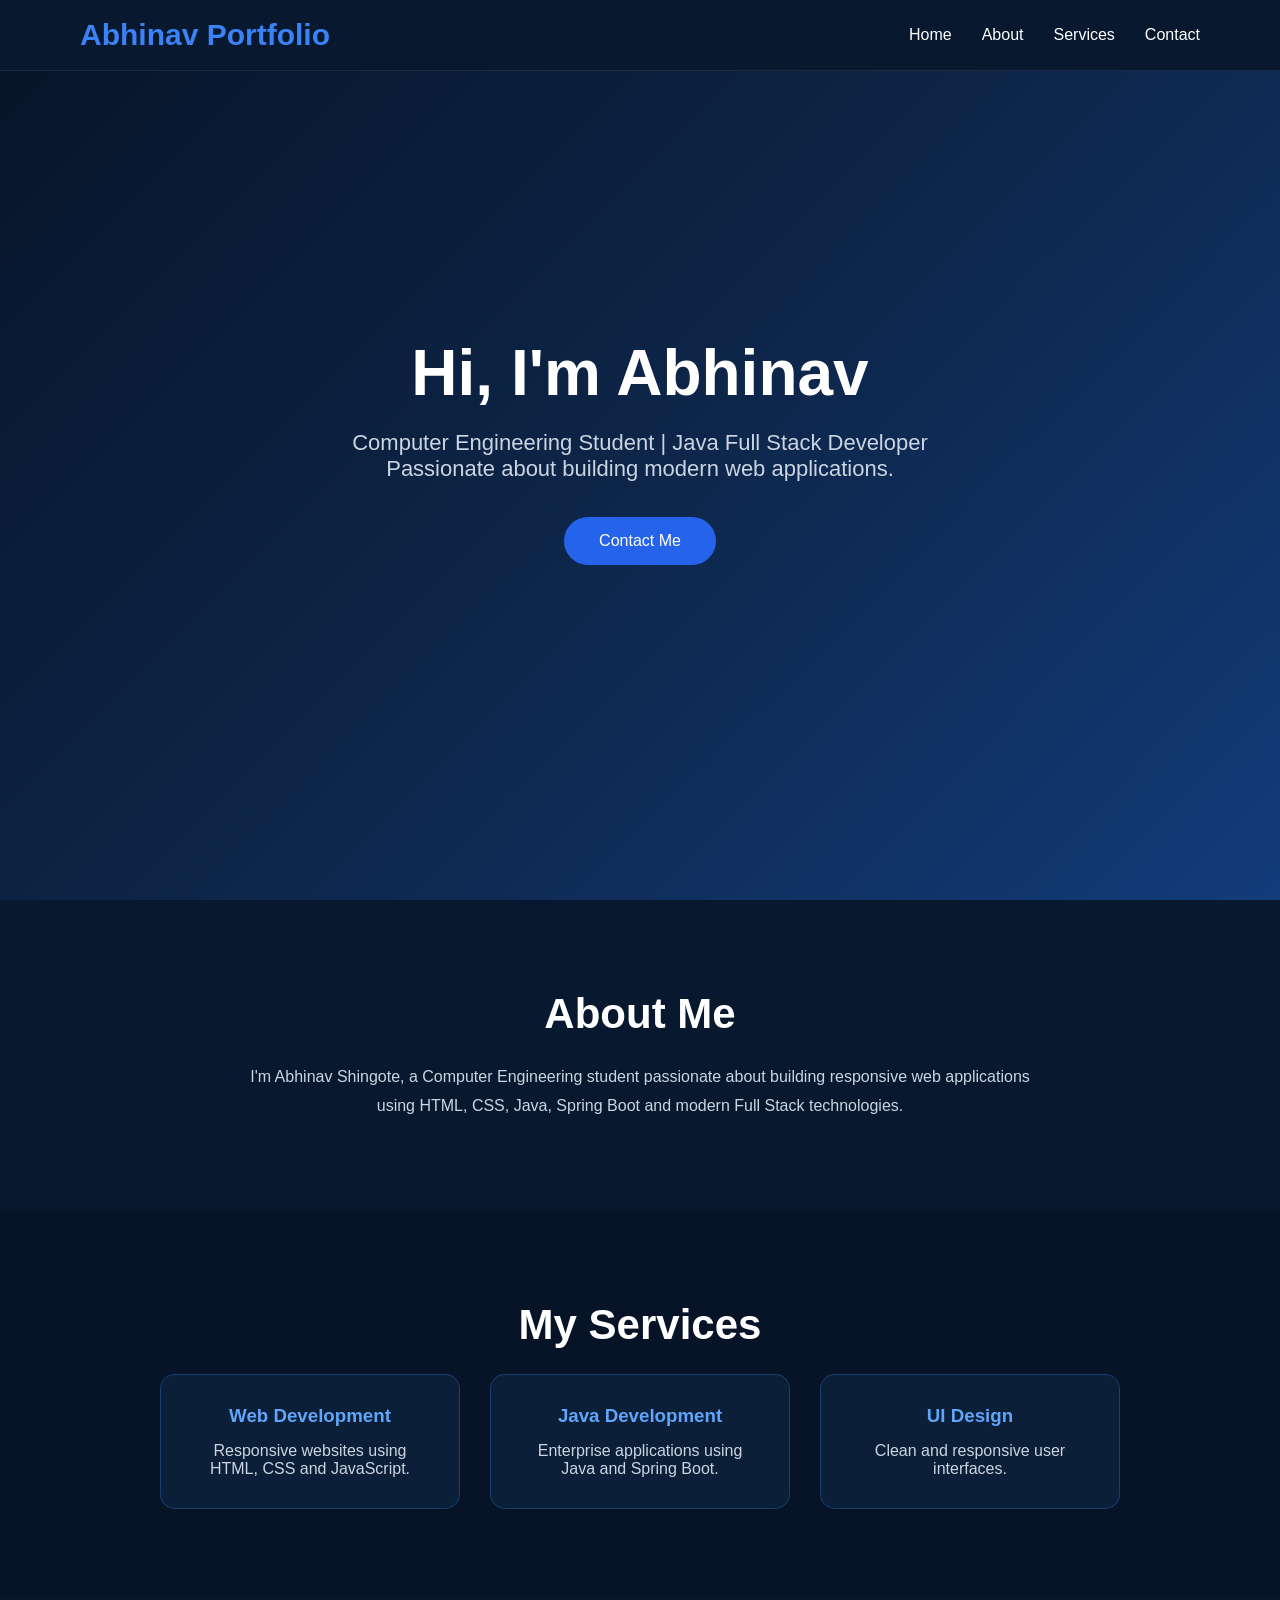
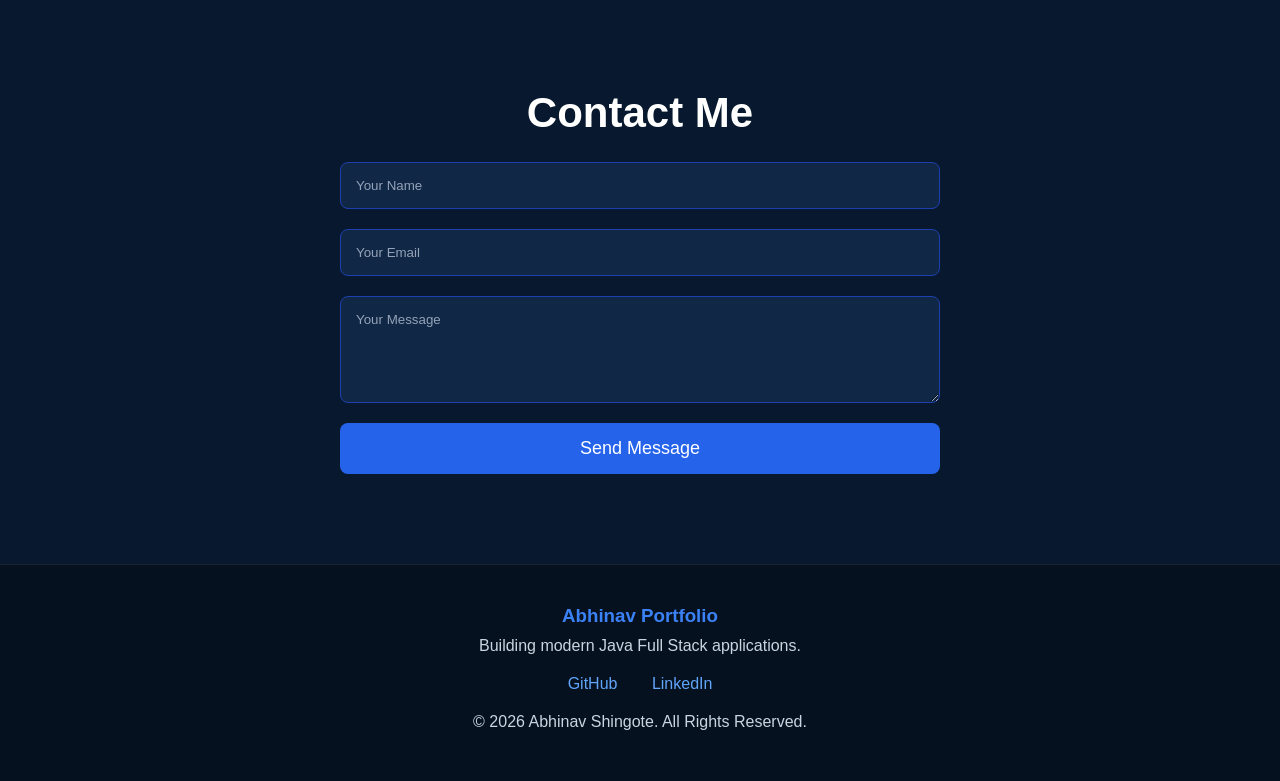
==== src/main/resources/static/index.html @ 73dd3628 "Completed Maincrafts Internship Task 1" ====
<!DOCTYPE html>
<html lang="en">

<head>

    <meta charset="UTF-8">
    <meta name="viewport" content="width=device-width, initial-scale=1.0">

    <title>Abhinav Portfolio</title>

    <!-- Favicon -->
    <link rel="icon" href="favicon.ico">

    <!-- Google Font -->
    <link rel="preconnect" href="https://fonts.googleapis.com">
    <link rel="preconnect" href="https://fonts.gstatic.com" crossorigin>

    <link href="https://fonts.googleapis.com/css2?family=Poppins:wght@300;400;500;600;700&display=swap"
          rel="stylesheet">

    <link rel="stylesheet" href="style.css">

</head>

<body>

<!-- NAVBAR -->

<header>

    <nav class="navbar">

        <div class="logo">

            Abhinav Portfolio

        </div>

        <ul class="nav-links">

            <li><a href="#home">Home</a></li>

            <li><a href="#about">About</a></li>

            <li><a href="#services">Services</a></li>

            <li><a href="#contact">Contact</a></li>

        </ul>

    </nav>

</header>


<!-- HERO -->

<section id="home" class="hero">

    <div class="hero-content">

        <h1>

            Hi, I'm Abhinav

        </h1>

        <p>

            Computer Engineering Student | Java Full Stack Developer <br>
            Passionate about building modern web applications.

        </p>

        <a href="#contact" class="btn">

            Contact Me

        </a>

    </div>

</section>



<!-- ABOUT -->

<section id="about" class="about">

    <h2>

        About Me

    </h2>

    <p>

        I'm Abhinav Shingote, a Computer Engineering student passionate
        about building responsive web applications using HTML, CSS,
        Java, Spring Boot and modern Full Stack technologies.

    </p>

</section>



<!-- SERVICES -->

<section id="services" class="services">

    <h2>

        My Services

    </h2>

    <div class="service-container">

        <div class="card">

            <h3>

                Web Development

            </h3>

            <p>

                Responsive websites using HTML, CSS and JavaScript.

            </p>

        </div>


        <div class="card">

            <h3>

                Java Development

            </h3>

            <p>

                Enterprise applications using Java and Spring Boot.

            </p>

        </div>



        <div class="card">

            <h3>

                UI Design

            </h3>

            <p>

                Clean and responsive user interfaces.

            </p>

        </div>

    </div>

</section>




<!-- CONTACT -->

<section id="contact" class="contact">

    <h2>

        Contact Me

    </h2>

    <form action="/contact" method="post">

        <input
                type="text"
                name="name"
                placeholder="Your Name"
                required>


        <input
                type="email"
                name="email"
                placeholder="Your Email"
                required>


        <textarea
                name="message"
                rows="5"
                placeholder="Your Message"
                required></textarea>


        <button type="submit">

            Send Message

        </button>

    </form>

</section>




<!-- FOOTER -->

<footer>

    <h3>

        Abhinav Portfolio

    </h3>

    <p>

        Building modern Java Full Stack applications.

    </p>

    <div class="social-links">

        <a href="https://github.com/AbhinavShingote"
           target="_blank">

            GitHub

        </a>

        <a href="https://www.linkedin.com/in/abhinav-shingote/"
           target="_blank">

            LinkedIn

        </a>

    </div>

    <p>

        © 2026 Abhinav Shingote. All Rights Reserved.

    </p>

</footer>

</body>

</html>
---- src/main/resources/static/style.css ----
*{
    margin:0;
    padding:0;
    box-sizing:border-box;
    scroll-behavior:smooth;
    font-family:Segoe UI, sans-serif;
}

body{

    background:#071428;
    color:white;
}

/* NAVBAR */

.navbar{

    position:fixed;
    top:0;
    width:100%;

    display:flex;
    justify-content:space-between;
    align-items:center;

    padding:18px 80px;

    background:#08192f;

    border-bottom:1px solid rgba(255,255,255,.08);

    z-index:1000;
}

.logo{

    font-size:30px;
    font-weight:bold;

    color:#3b82f6;
}

.nav-links{

    display:flex;
    list-style:none;
}

.nav-links li{

    margin-left:30px;
}

.nav-links a{

    text-decoration:none;
    color:white;
    transition:.3s;
}

.nav-links a:hover{

    color:#3b82f6;
}

/* HERO */

.hero{

    height:100vh;

    display:flex;

    justify-content:center;

    align-items:center;

    text-align:center;

    background:linear-gradient(135deg,#071428,#0d2548,#123c7a);

}

.hero-content h1{

    font-size:64px;

    margin-bottom:20px;
}

.hero-content p{

    color:#cbd5e1;

    font-size:22px;

    margin-bottom:35px;
}

.btn{

    display:inline-block;

    padding:15px 35px;

    background:#2563eb;

    color:white;

    text-decoration:none;

    border-radius:30px;

    transition:.3s;
}

.btn:hover{

    background:#1d4ed8;

    transform:translateY(-3px);
}

/* COMMON SECTION */

.about,
.services,
.contact{

    padding:90px 80px;

    text-align:center;
}

.about{

    background:#08192f;
}

.services{

    background:#071428;
}

.contact{

    background:#08192f;
}

.about h2,
.services h2,
.contact h2{

    font-size:42px;

    margin-bottom:25px;

    color:white;
}

.about p{

    max-width:800px;

    margin:auto;

    color:#cbd5e1;

    line-height:1.8;
}

/* SERVICES */

.service-container{

    display:flex;

    justify-content:center;

    gap:30px;

    flex-wrap:wrap;
}

.card{

    width:300px;

    background:#0b1f38;

    padding:30px;

    border-radius:15px;

    border:1px solid rgba(59,130,246,.3);

    transition:.3s;
}

.card:hover{

    transform:translateY(-8px);

    border-color:#3b82f6;
}

.card h3{

    color:#60a5fa;

    margin-bottom:15px;
}

.card p{

    color:#cbd5e1;
}

/* FORM */

form{

    max-width:600px;

    margin:auto;

    display:flex;

    flex-direction:column;
}

input,
textarea{

    background:#102746;

    color:white;

    border:1px solid #1e40af;

    padding:15px;

    margin-bottom:20px;

    border-radius:8px;
}

input::placeholder,
textarea::placeholder{

    color:#94a3b8;
}

button{

    padding:15px;

    background:#2563eb;

    color:white;

    border:none;

    border-radius:8px;

    cursor:pointer;

    font-size:18px;

    transition:.3s;
}

button:hover{

    background:#1d4ed8;
}

/* FOOTER */

footer{

    background:#06111f;

    text-align:center;

    padding:40px 20px;

    border-top:1px solid rgba(255,255,255,.08);
}

footer h3{

    color:#3b82f6;

    margin-bottom:10px;
}

footer p{

    color:#cbd5e1;

    margin:10px 0;
}

.social-links{

    margin:20px 0;
}

.social-links a{

    color:#60a5fa;

    text-decoration:none;

    margin:0 15px;
}

.social-links a:hover{

    color:white;
}

/* RESPONSIVE */

@media(max-width:768px){

    .navbar{

        flex-direction:column;

        padding:20px;
    }

    .nav-links{

        margin-top:15px;

        flex-direction:column;
    }

    .nav-links li{

        margin:10px 0;
    }

    .hero-content h1{

        font-size:42px;
    }

    .hero-content p{

        font-size:18px;
    }

    .about,
    .services,
    .contact{

        padding:60px 20px;
    }

}
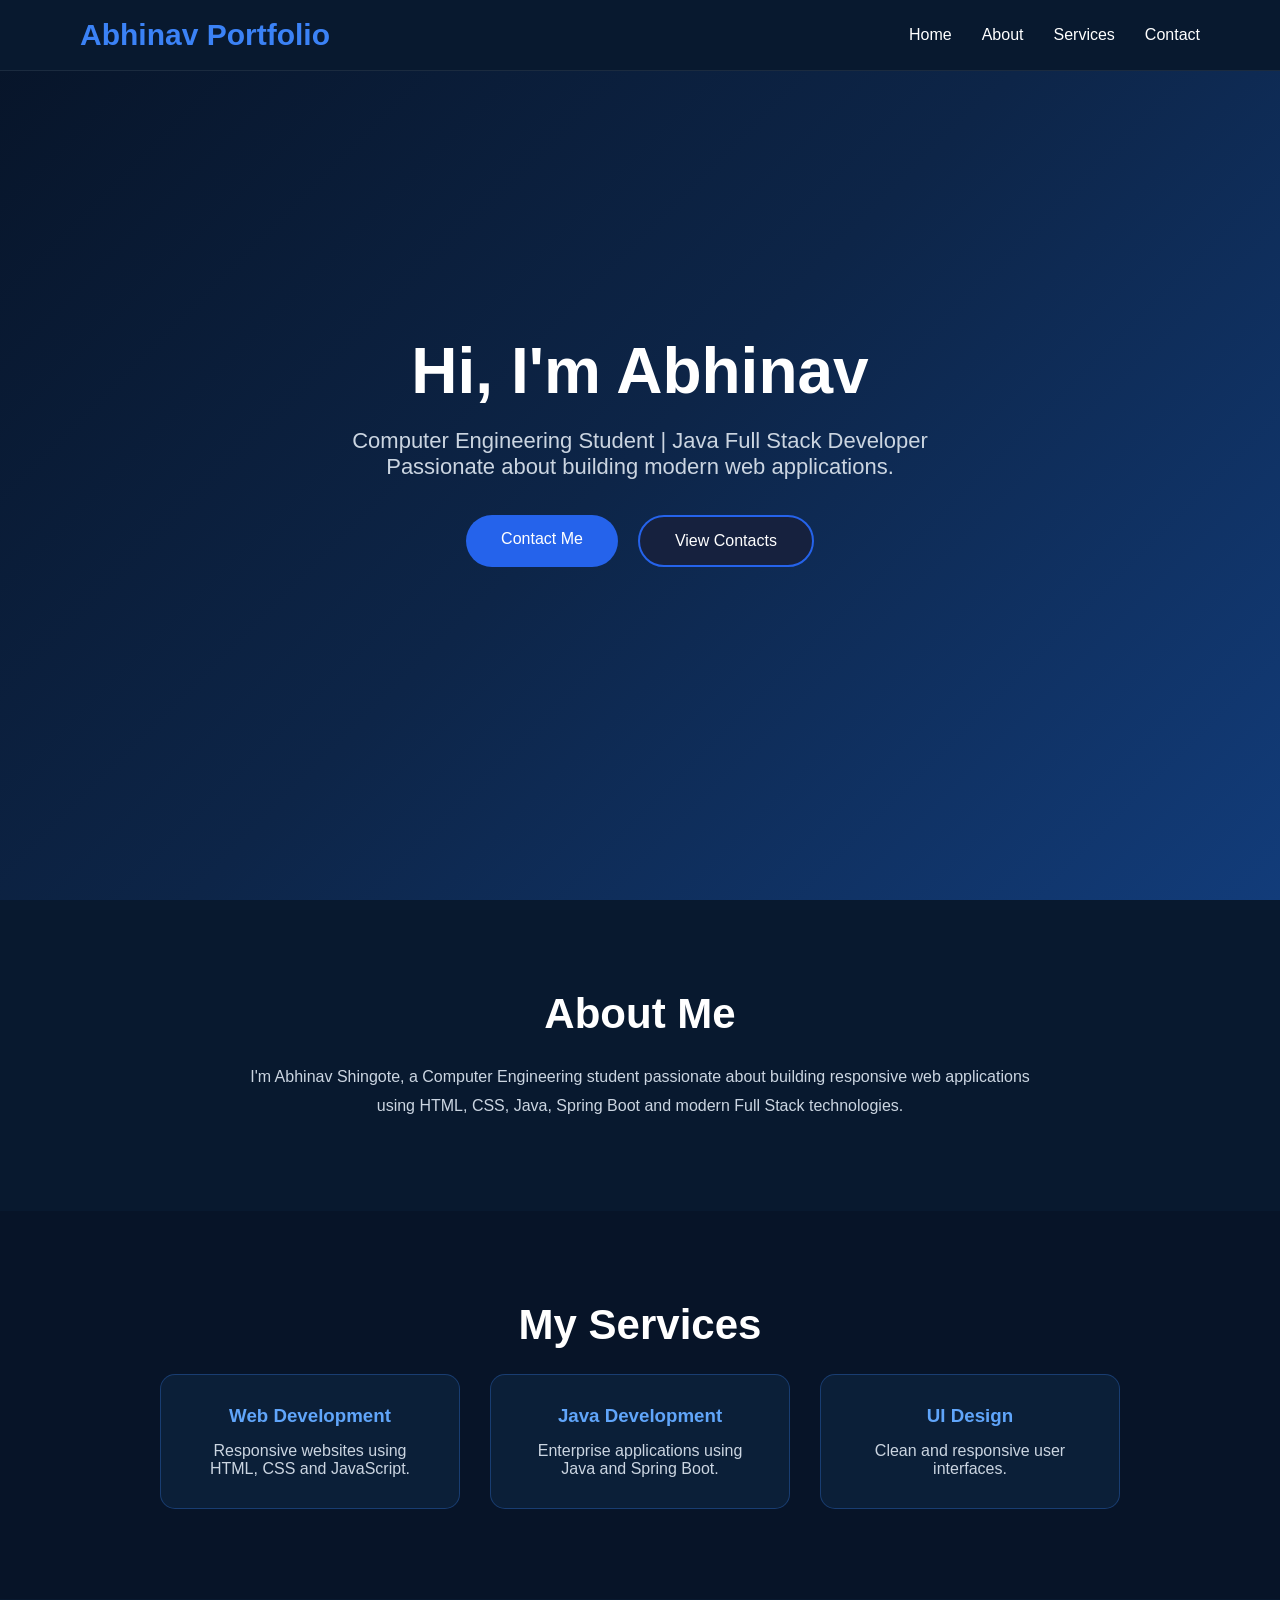
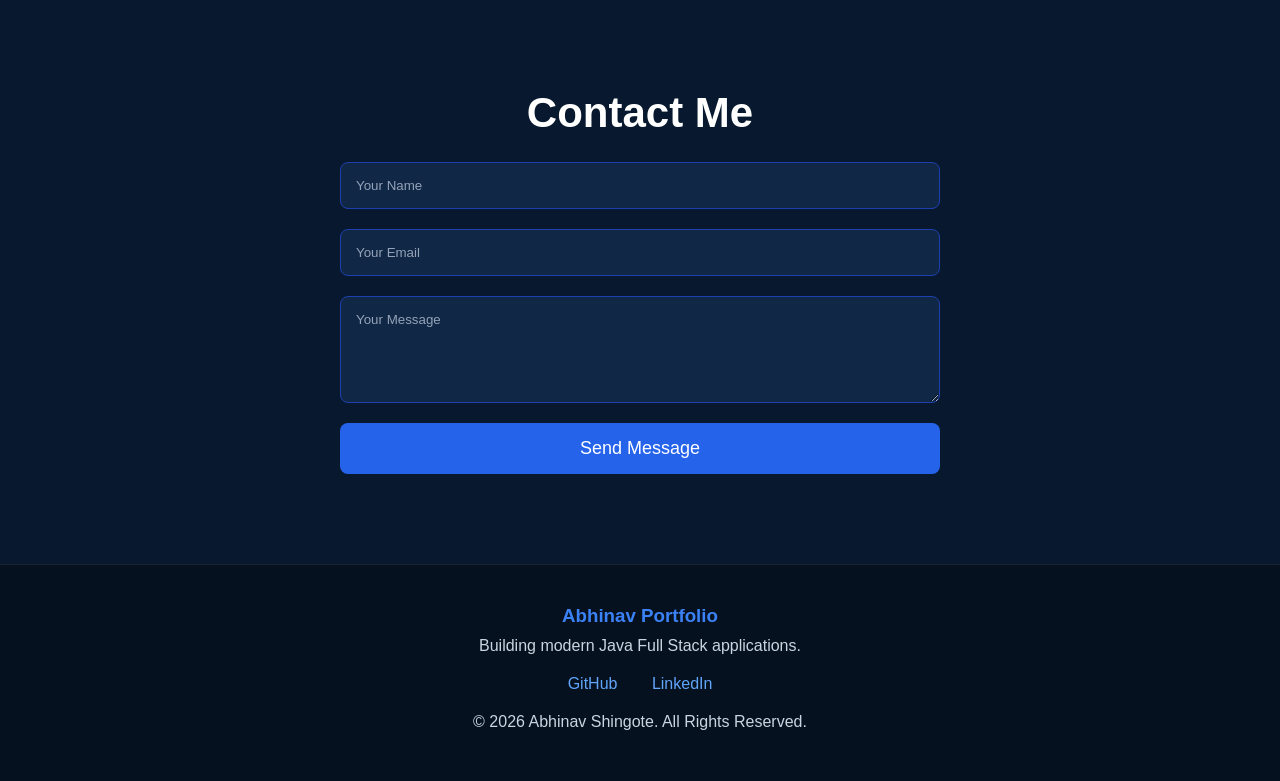
==== commit 45b9231d: "Complete Maincrafts Task 3 - Contact Management Dashboard" ====
--- a/src/main/resources/static/index.html
+++ b/src/main/resources/static/index.html
@@ -71,12 +71,22 @@
             Passionate about building modern web applications.
 
         </p>
-
-        <a href="#contact" class="btn">
-
-            Contact Me
-
-        </a>
+        <div class="hero-buttons">
+
+            <a href="#contact" class="btn">
+
+                Contact Me
+
+            </a>
+
+            <a href="contacts.html" class="btn secondary-btn">
+
+                View Contacts
+
+            </a>
+
+        </div>
+
 
     </div>
 
--- a/src/main/resources/static/style.css
+++ b/src/main/resources/static/style.css
@@ -362,4 +362,95 @@
         padding:60px 20px;
     }
 
+}
+/* ==============================
+   CONTACT DASHBOARD
+============================== */
+
+.dashboard{
+    width:90%;
+    margin:50px auto;
+    text-align:center;
+}
+
+.dashboard h1{
+    color:#ffffff;
+    margin-bottom:10px;
+}
+
+.dashboard p{
+    color:#cbd5e1;
+    margin-bottom:30px;
+}
+
+#contactsTable{
+    width:100%;
+    border-collapse:collapse;
+    margin:auto;
+    overflow:hidden;
+    border-radius:12px;
+    background:#16213e;
+    box-shadow:0 8px 20px rgba(0,0,0,0.35);
+}
+
+#contactsTable thead{
+    background:#2563eb;
+}
+
+#contactsTable th{
+    color:white;
+    padding:16px;
+    font-size:17px;
+}
+
+#contactsTable td{
+    padding:15px;
+    color:white;
+    border-bottom:1px solid #2d3e63;
+}
+
+#contactsTable tbody tr:nth-child(even){
+    background:#1b2b4b;
+}
+
+#contactsTable tbody tr:hover{
+    background:#2563eb;
+    transition:0.3s;
+}
+
+/* Hero Buttons */
+
+.hero-buttons{
+    display:flex;
+    justify-content:center;
+    gap:20px;
+    margin-top:30px;
+    flex-wrap:wrap;
+}
+
+.secondary-btn{
+    background:#16213e;
+    color:white;
+    border:2px solid #2563eb;
+}
+
+.secondary-btn:hover{
+    background:#2563eb;
+    color:white;
+}
+
+/* Dashboard Buttons */
+
+.dashboard-buttons{
+
+    display:flex;
+
+    justify-content:center;
+
+    gap:20px;
+
+    margin-bottom:30px;
+
+    flex-wrap:wrap;
+
 }
